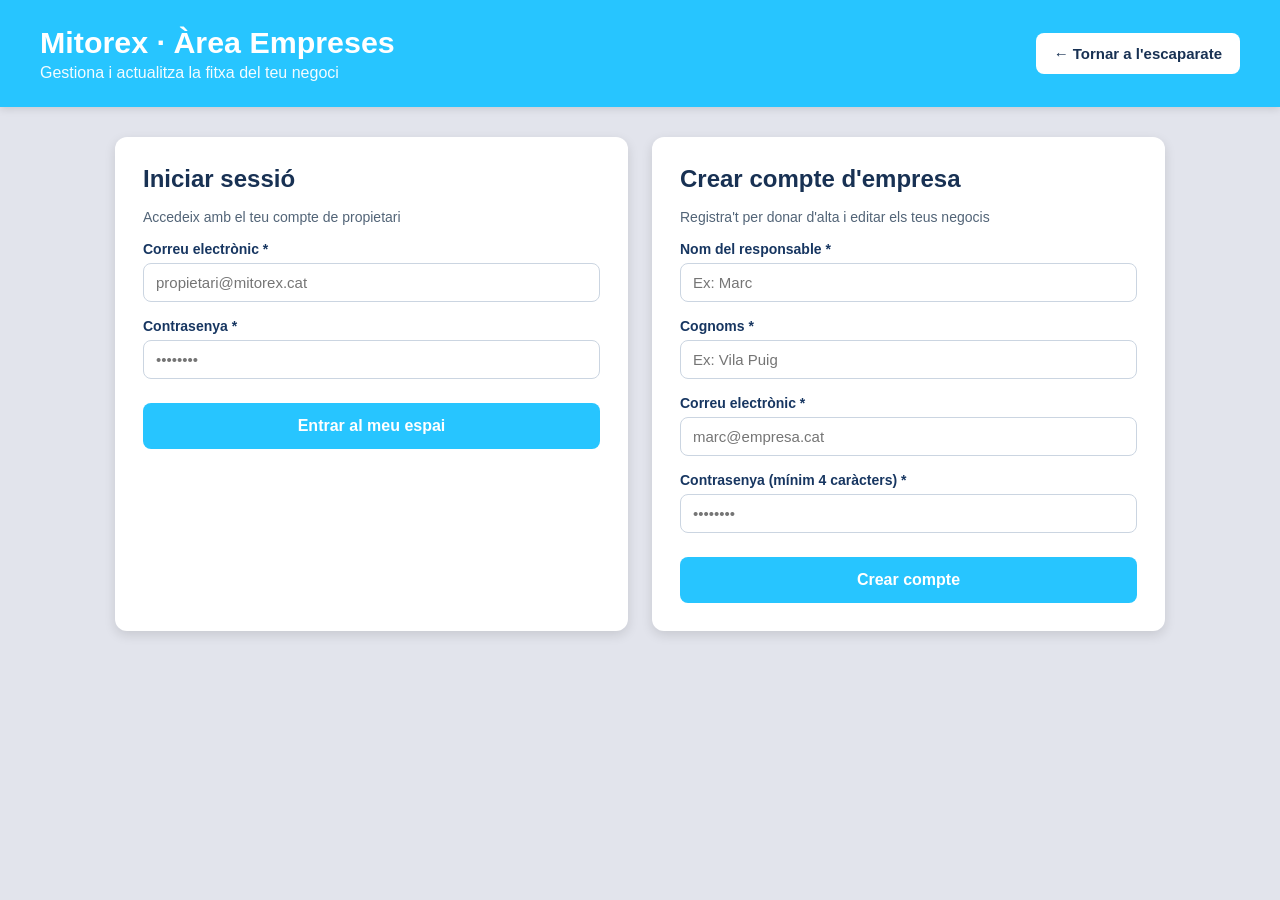
==== frontend/admin.html @ 40cde6ae "implementacio d'usuaris impacte: alt hores: 3h" ====
<!DOCTYPE html>
<html lang="ca">
<head>
  <meta charset="UTF-8" />
  <meta name="viewport" content="width=device-width, initial-scale=1.0" />
  <title>Panell d'Administració - Mitorex APP</title>
  <link rel="stylesheet" href="style.css" />
</head>
<body>
  <header>
    <div>
      <h1>Mitorex · Panell Admin</h1>
      <p>Gestió de sol·licituds, validació d'empreses i control de propietaris</p>
    </div>
    <div class="nav-acciones">
      <a href="index.html" class="btn-volver">← Tornar al directori</a>
      <button onclick="tancarSessioAdmin()" class="btn-secundario">Tancar sessió</button>
    </div>
  </header>

  <main>
    <div id="alerta-admin" class="alerta"></div>

    <section class="barra-filtros">
      <input
        type="text"
        id="buscador-admin"
        placeholder="Cercar per nom, ciutat o ID..."
        oninput="filtrarTablaAdmin()"
      />
      <select id="filtro-estado" onchange="filtrarTablaAdmin()">
        <option value="">Tots els estats</option>
        <option value="pendiente">Pendents d'aprovació</option>
        <option value="aprobado">Aprovats</option>
        <option value="rechazado">Rebutjats</option>
      </select>
    </section>

    <table>
      <thead>
        <tr>
          <th>ID</th>
          <th>Negoci</th>
          <th>Categoria</th>
          <th>Ubicació</th>
          <th>Propietari (FK)</th>
          <th>Estat</th>
          <th>Accions</th>
        </tr>
      </thead>
      <tbody id="tabla-negocios">
        <tr>
          <td colspan="7">Carregant dades...</td>
        </tr>
      </tbody>
    </table>
  </main>

  <script>
    const usuarioActual = JSON.parse(localStorage.getItem("mitorex_usuario") || "null");
    if (!usuarioActual || usuarioActual.rol !== "admin") {
      window.location.href = "el-meu-negoci.html";
    }

    function tancarSessioAdmin() {
      localStorage.removeItem("mitorex_usuario");
      window.location.href = "index.html";
    }

    const API_URL = "http://localhost:9000";
    let todosAdmin = [];

    function mostrarAlerta(texto, tipo) {
      const box = document.getElementById("alerta-admin");
      box.textContent = texto;
      box.className = `alerta ${tipo}`;
      box.style.display = "block";
      setTimeout(() => { box.style.display = "none"; }, 3500);
    }

    async function cargarTodos() {
      const tbody = document.getElementById("tabla-negocios");
      try {
        const res = await fetch(`${API_URL}/admin/negocios`);
        if (!res.ok) throw new Error("Error al carregar els negocis");
        todosAdmin = await res.json();
        filtrarTablaAdmin();
      } catch (err) {
        console.error(err);
        tbody.innerHTML = '<tr><td colspan="7">No s\'ha pogut connectar amb el servidor backend.</td></tr>';
      }
    }

    function filtrarTablaAdmin() {
      const texto = document.getElementById("buscador-admin").value.toLowerCase().trim();
      const estado = document.getElementById("filtro-estado").value;

      const filtrados = todosAdmin.filter(n => {
        const coincideTexto =
          n.nombre.toLowerCase().includes(texto) ||
          n.ubicacion.toLowerCase().includes(texto) ||
          String(n.id).includes(texto);
        const coincideEstado = estado === "" || n.estado === estado;
        return coincideTexto && coincideEstado;
      });

      pintarTabla(filtrados);
    }

    function pintarTabla(lista) {
      const tbody = document.getElementById("tabla-negocios");

      if (lista.length === 0) {
        tbody.innerHTML = '<tr><td colspan="7">No hi ha negocis que coincideixin amb el filtre.</td></tr>';
        return;
      }

      tbody.innerHTML = lista.map(n => `
        <tr>
          <td><strong>#${n.id}</strong></td>
          <td>
            <strong>${n.nombre}</strong><br />
            <span style="font-size: 12px; color: #526477;">${n.correo || "Sense correu"}</span>
          </td>
          <td>${n.categoria}</td>
          <td>${n.ubicacion}</td>
          <td>
            ${n.usuario_id
              ? `<span class="badge">Usuari #${n.usuario_id}</span>`
              : '<span style="font-size: 12px; color: #64748b;">Sense compte</span>'}
          </td>
          <td><span class="estado ${n.estado}">${n.estado}</span></td>
          <td>
            <div class="acciones">
              <button class="btn-aprobar" onclick="cambiarEstado(${n.id}, 'aprobado')">Aprovar</button>
              <button class="btn-rechazar" onclick="cambiarEstado(${n.id}, 'rechazado')">Rebutjar</button>
              <button
                onclick="eliminarNegocio(${n.id}, '${n.nombre.replace(/'/g, "\\'")}')"
                style="background: #475569; color: white; border: none; padding: 8px 10px; border-radius: 6px; font-weight: bold; cursor: pointer; font-size: 13px;"
                title="Eliminar definitivament"
              >🗑️</button>
            </div>
          </td>
        </tr>
      `).join("");
    }

    async function cambiarEstado(id, nuevoEstado) {
      try {
        const res = await fetch(`${API_URL}/admin/negocios/${id}/estado?estado=${nuevoEstado}`, {
          method: "PATCH"
        });
        if (!res.ok) throw new Error("No s'ha pogut actualitzar l'estat");

        mostrarAlerta(`Negoci #${id} marcat com a "${nuevoEstado}".`, "exito");
        cargarTodos();
      } catch (err) {
        mostrarAlerta(err.message, "error");
      }
    }

    async function eliminarNegocio(id, nombre) {
      if (!confirm(`Segur que vols eliminar definitivament "${nombre}" (#${id})?`)) return;

      try {
        const res = await fetch(`${API_URL}/admin/negocios/${id}`, {
          method: "DELETE"
        });
        if (!res.ok) throw new Error("No s'ha pogut eliminar el negoci");

        mostrarAlerta(`Negoci "${nombre}" eliminat correctament.`, "exito");
        cargarTodos();
      } catch (err) {
        mostrarAlerta(err.message, "error");
      }
    }

    cargarTodos();
  </script>
</body>
</html>
---- frontend/style.css ----
/* Título de cada tarjeta con tu estilo original de franja azul marino */
.card h2 {
  background-color: #183153;
  color: #ffffff;
  padding: 12px 16px;
  border-radius: 8px;
  text-align: center;
  font-size: 1.15rem;
  margin: 10px 0 12px 0;
}

/* Botón del header en azul más intenso sobre la cabecera #27C5FF */
header .btn-primario {
  background-color: #0284c7;
}

header .btn-primario:hover {
  background-color: #183153;
}

/* Estilos generales */
body {
  margin: 0;
  font-family: Arial, sans-serif;
  background-color: #e2e4ec;
  color: #222;
}

/* Cabecera superior con tu color corporativo */
header {
  background-color: #27C5FF;
  color: white;
  padding: 25px 40px;
  display: flex;
  justify-content: space-between;
  align-items: center;
  flex-wrap: wrap;
  gap: 1rem;
  box-shadow: 0 2px 8px rgba(0, 0, 0, 0.12);
}

header h1 {
  margin: 0;
  font-size: 1.9rem;
}

header p {
  margin: 4px 0 0 0;
  opacity: 0.95;
}

main {
  max-width: 1050px;
  margin: 30px auto;
  padding: 0 20px 40px 20px;
}

.contenedor-estrecho main {
  max-width: 650px;
}

/* Navegación y botones */
.nav-acciones {
  display: flex;
  gap: 0.8rem;
  align-items: center;
  flex-wrap: wrap;
}

.btn-primario, .boton-negocio {
  background-color: #183153;
  color: white;
  border: none;
  padding: 12px 20px;
  border-radius: 8px;
  font-size: 15px;
  font-weight: bold;
  text-decoration: none;
  cursor: pointer;
  display: inline-block;
  text-align: center;
  transition: background-color 0.2s;
}

.btn-primario:hover, .boton-negocio:hover {
  background-color: #2874c7;
}

.btn-secundario, .btn-volver {
  background-color: white;
  color: #183153;
  border: none;
  padding: 12px 18px;
  border-radius: 8px;
  font-size: 15px;
  font-weight: bold;
  text-decoration: none;
  cursor: pointer;
  display: inline-block;
  transition: background-color 0.2s;
}

.btn-secundario:hover, .btn-volver:hover {
  background-color: #f1f5f9;
}

/* Rejilla y tarjetas de negocios (index.html) */
.grid, .contenedor-negocios {
  display: grid;
  grid-template-columns: repeat(auto-fill, minmax(280px, 1fr));
  gap: 20px;
}

.card, .tarjeta-negocio {
  background-color: #ffffff;
  padding: 22px;
  border-radius: 12px;
  box-shadow: 0 4px 12px #5591ff1f;
  display: flex;
  flex-direction: column;
  justify-content: space-between;
}

.card h2, .tarjeta-negocio h3 {
  background-color: #7777fd;
  margin: 12px 0 8px 0;
  color: #ffffff;
}

.card p, .tarjeta-negocio p {
  color: #000000;
  line-height: 1.5;
  margin: 6px 0;
}

.badge {
  align-self: flex-start;
  background-color: #e0f7ff;
  color: #0284c7;
  padding: 4px 12px;
  border-radius: 999px;
  font-size: 12px;
  font-weight: bold;
  text-transform: uppercase;
}

.ubicacion, .contacto {
  color: #526477;
  font-size: 14px;
}

/* Formulario de registro (registro.html) */
form {
  background-color: #ffffff;
  padding: 28px;
  border-radius: 12px;
  box-shadow: 0 4px 12px rgba(0, 0, 0, 0.12);
  display: flex;
  flex-direction: column;
  gap: 16px;
}

label {
  font-weight: bold;
  font-size: 14px;
  color: #173661;
  display: flex;
  flex-direction: column;
  gap: 6px;
}

input, select, textarea {
  padding: 10px 12px;
  border: 1px solid #cbd5e1;
  border-radius: 8px;
  font-family: inherit;
  font-size: 15px;
}

input:focus, select:focus, textarea:focus {
  outline: none;
  border-color: #27C5FF;
  box-shadow: 0 0 0 3px rgba(39, 197, 255, 0.25);
}

form button[type="submit"] {
  background-color: #27C5FF;
  color: white;
  border: none;
  padding: 14px;
  border-radius: 8px;
  font-size: 16px;
  font-weight: bold;
  cursor: pointer;
  margin-top: 8px;
}

form button[type="submit"]:hover {
  background-color: #2874c7;
}

/* Alertas */
.alerta {
  padding: 14px;
  border-radius: 8px;
  display: none;
  font-weight: bold;
  margin-bottom: 16px;
}

.exito {
  background-color: #dcfce7;
  color: #166534;
  border: 1px solid #86efac;
}

.error {
  background-color: #fee2e2;
  color: #991b1b;
  border: 1px solid #fca5a5;
}

/* Tabla del Panel de Administración (admin.html) */
table {
  width: 100%;
  border-collapse: collapse;
  background-color: #ffffff;
  border-radius: 12px;
  overflow: hidden;
  box-shadow: 0 4px 12px rgba(0, 0, 0, 0.12);
}

th, td {
  padding: 14px 16px;
  text-align: left;
  border-bottom: 1px solid #e2e8f0;
}

th {
  background-color: #183153;
  color: white;
  font-size: 13px;
  text-transform: uppercase;
}

.estado {
  padding: 4px 10px;
  border-radius: 999px;
  font-size: 12px;
  font-weight: bold;
  text-transform: capitalize;
}

.pendiente { background-color: #fef3c7; color: #b45309; }
.aprobado { background-color: #dcfce7; color: #15803d; }
.rechazado { background-color: #fee2e2; color: #b91c1c; }

.acciones {
  display: flex;
  gap: 8px;
}

.btn-aprobar, .btn-rechazar {
  border: none;
  padding: 8px 12px;
  border-radius: 6px;
  font-weight: bold;
  cursor: pointer;
  font-size: 13px;
  color: white;
}

.btn-aprobar { background-color: #16a34a; }
.btn-aprobar:hover { background-color: #15803d; }
.btn-rechazar { background-color: #dc2626; }
.btn-rechazar:hover { background-color: #b91c1c; }

/* Barra de búsqueda y filtros */
.barra-filtros {
  display: flex;
  gap: 12px;
  margin-bottom: 24px;
  flex-wrap: wrap;
  background: white;
  padding: 16px;
  border-radius: 12px;
  box-shadow: 0 2px 8px rgba(0, 0, 0, 0.08);
}

.barra-filtros input {
  flex: 2;
  min-width: 220px;
}

.barra-filtros select {
  flex: 1;
  min-width: 180px;
}

/* Botón dentro de cada tarjeta----------------------------------------------------------------------------------------- */
.card .boton-negocio {
  margin-top: 16px;
  padding: 10px 14px;
  font-size: 14px;
  background-color: #27C5FF;
}

.card .boton-negocio:hover {
  background-color: #2874c7;
}

/* Ventana modal ampliada con carrusel----------------------------------------------------------------------------------------- */
.modal-fondo {
  display: none;
  position: fixed;
  inset: 0;
  background: rgba(24, 49, 83, 0.72);
  justify-content: center;
  align-items: center;
  padding: 20px;
  z-index: 1000;
}

.modal-fondo.activo {
  display: flex;
}

.modal-contenido {
  background: #ffffff;
  padding: 32px;
  border-radius: 16px;
  max-height: 500px;
  height: 100%;
  max-width: 1000px;
  width: 100%;
  box-shadow: 0 15px 35px rgba(0, 0, 0, 0.3);
  position: relative;
}

.modal-grid {
  display: grid;
  grid-template-columns: 1fr 1.1fr;
  gap: 28px;
  align-items: stretch;
}

.modal-info {
  display: flex;
  flex-direction: column;
  height: 100%;
}

.modal-info .badge {
  align-self: flex-start;
}

.modal-info h2 {
  color: #183153;
  font-size: 1.7rem;
  margin: 10px 0 6px 0;
}

.modal-cerrar {
  position: absolute;
  top: 14px;
  right: 18px;
  background: none;
  border: none;
  font-size: 28px;
  font-weight: bold;
  color: #526477;
  cursor: pointer;
  z-index: 10;
}

.modal-cerrar:hover {
  color: #183153;
}

.modal-descripcion-box {
  max-height: 120px;
  overflow-y: auto;
  padding-right: 6px;
  margin: 10px 0 18px 0;
  line-height: 1.5;
  color: #334155;
  scrollbar-width: thin;
}

.modal-descripcion-box p {
  margin: 0;
}

.datos-contacto {
  background: #f8fafc;
  border: 1px solid #e2e8f0;
  border-radius: 10px;
  padding: 16px;
  margin-top: auto;
  display: flex;
  flex-direction: column;
  gap: 10px;
}

.datos-contacto a {
  color: #0284c7;
  font-weight: bold;
  text-decoration: none;
}

/* Carrusel de fotos (columna derecha) */
.carrusel {
  position: relative;
  top: 15%;
  width: 100%;
  height: 100%;
  min-height: 340px;
  border-radius: 12px;
  overflow: hidden;
  background-color: #183153;
  box-shadow: 0 4px 12px rgba(0, 0, 0, 0.15);
}

.carrusel img {
  width: 100%;
  height: 100%;
  object-fit: cover;
  display: block;
}

.carrusel-btn {
  position: absolute;
  top: 50%;
  transform: translateY(-50%);
  background: rgba(24, 49, 83, 0.75);
  color: white;
  border: none;
  width: 38px;
  height: 38px;
  border-radius: 50%;
  font-size: 18px;
  font-weight: bold;
  cursor: pointer;
  display: flex;
  align-items: center;
  justify-content: center;
  transition: background 0.2s;
}

.carrusel-btn:hover {
  background: #27C5FF;
}

.carrusel-btn.prev { left: 12px; }
.carrusel-btn.next { right: 12px; }

.carrusel-indicadores {
  position: absolute;
  bottom: 12px;
  left: 50%;
  transform: translateX(-50%);
  display: flex;
  gap: 8px;
  background: rgba(0, 0, 0, 0.45);
  padding: 6px 10px;
  border-radius: 999px;
}

.carrusel-punto {
  width: 9px;
  height: 9px;
  border-radius: 50%;
  background: rgba(255, 255, 255, 0.5);
  cursor: pointer;
}

.carrusel-punto.activo {
  background: #27C5FF;
  transform: scale(1.2);
}

@media (max-width: 768px) {
  .modal-grid {
    grid-template-columns: 1fr;
  }
  .carrusel {
    min-height: 230px;
  }
}

/* Área Privada de Propietarios (el-meu-negoci.html) */
.auth-grid {
  display: grid;
  grid-template-columns: 1fr 1fr;
  gap: 24px;
  margin-top: 10px;
}

.panel-header {
  background: #ffffff;
  padding: 20px 24px;
  border-radius: 12px;
  box-shadow: 0 4px 12px rgba(0, 0, 0, 0.08);
  display: flex;
  justify-content: space-between;
  align-items: center;
  flex-wrap: wrap;
  gap: 12px;
  margin-bottom: 24px;
}

.negocio-item {
  background: #ffffff;
  padding: 24px;
  border-radius: 12px;
  box-shadow: 0 4px 12px rgba(0, 0, 0, 0.08);
  margin-bottom: 24px;
}

.negocio-item-top {
  display: flex;
  justify-content: space-between;
  align-items: center;
  flex-wrap: wrap;
  gap: 10px;
  margin-bottom: 16px;
  padding-bottom: 12px;
  border-bottom: 1px solid #e2e8f0;
}

.form-grid-2 {
  display: grid;
  grid-template-columns: 1fr 1fr;
  gap: 14px;
}

@media (max-width: 768px) {
  .auth-grid,
  .form-grid-2 {
    grid-template-columns: 1fr;
  }
}
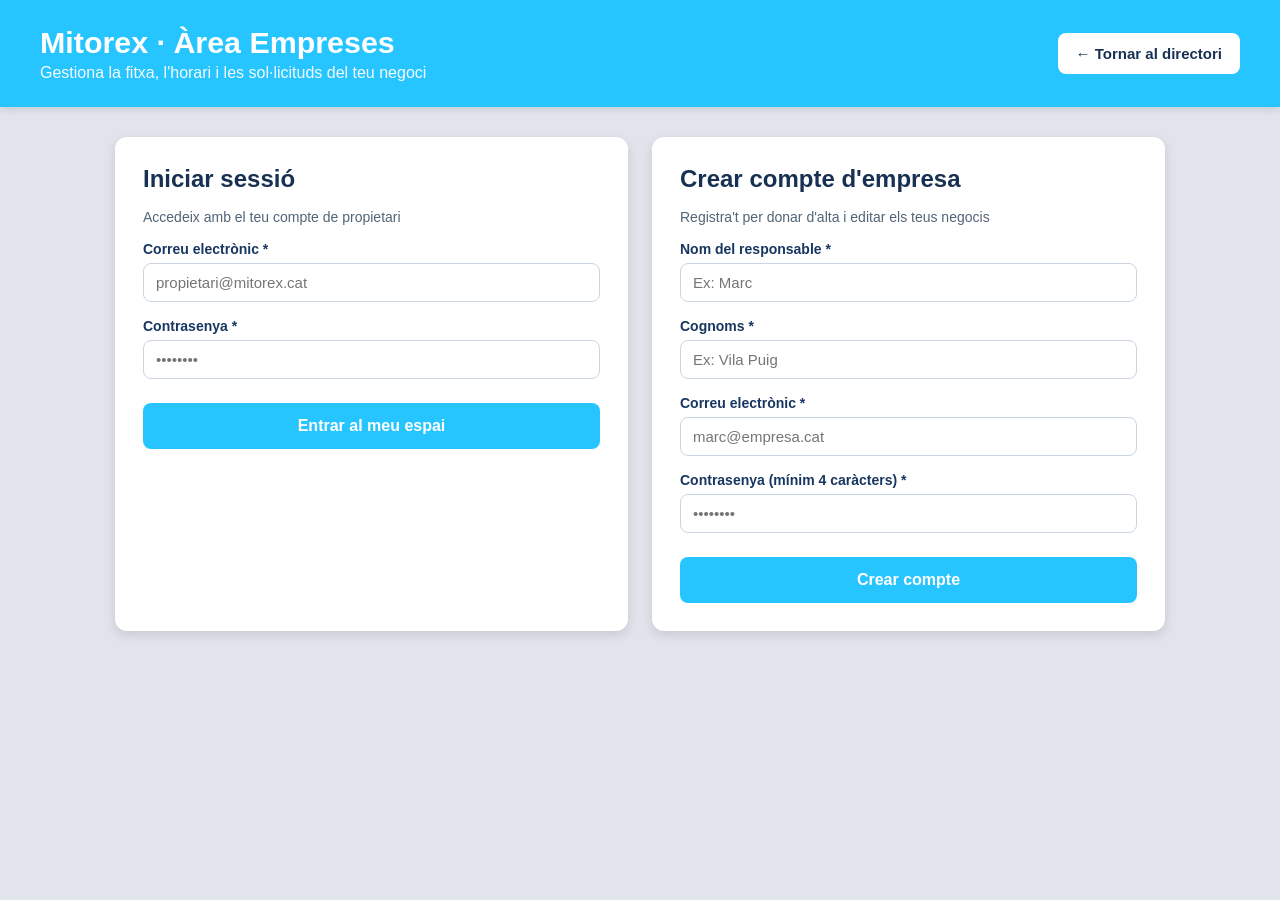
==== commit d76f378a: "publicar la pagina impacte: lleu temps: 20m" ====
--- a/frontend/admin.html
+++ b/frontend/admin.html
@@ -67,7 +67,7 @@
       window.location.href = "index.html";
     }
 
-    const API_URL = "http://localhost:9000";
+    const API_URL = "https://mitorex-app.onrender.com";
     let todosAdmin = [];
 
     function mostrarAlerta(texto, tipo) {
--- a/frontend/style.css
+++ b/frontend/style.css
@@ -9,7 +9,7 @@
   margin: 10px 0 12px 0;
 }
 
-/* Botón del header en azul más intenso sobre la cabecera #27C5FF */
+/* Botón del header en azul más intenso sobre la cabecera #27C5FF -----------------------------------------------------------------------------------------*/
 header .btn-primario {
   background-color: #0284c7;
 }
@@ -26,7 +26,7 @@
   color: #222;
 }
 
-/* Cabecera superior con tu color corporativo */
+/* Cabecera superior con tu color corporativo -----------------------------------------------------------------------------------------*/
 header {
   background-color: #27C5FF;
   color: white;
@@ -59,7 +59,7 @@
   max-width: 650px;
 }
 
-/* Navegación y botones */
+/* Navegación y botones -----------------------------------------------------------------------------------------*/
 .nav-acciones {
   display: flex;
   gap: 0.8rem;
@@ -104,7 +104,7 @@
   background-color: #f1f5f9;
 }
 
-/* Rejilla y tarjetas de negocios (index.html) */
+/* Rejilla y tarjetas de negocios (index.html) -----------------------------------------------------------------------------------------*/
 .grid, .contenedor-negocios {
   display: grid;
   grid-template-columns: repeat(auto-fill, minmax(280px, 1fr));
@@ -149,7 +149,7 @@
   font-size: 14px;
 }
 
-/* Formulario de registro (registro.html) */
+/* Formulario de registro (registro.html) -----------------------------------------------------------------------------------------*/
 form {
   background-color: #ffffff;
   padding: 28px;
@@ -199,7 +199,7 @@
   background-color: #2874c7;
 }
 
-/* Alertas */
+/* Alertas -----------------------------------------------------------------------------------------*/
 .alerta {
   padding: 14px;
   border-radius: 8px;
@@ -220,7 +220,7 @@
   border: 1px solid #fca5a5;
 }
 
-/* Tabla del Panel de Administración (admin.html) */
+/* Tabla del Panel de Administración (admin.html) -----------------------------------------------------------------------------------------*/
 table {
   width: 100%;
   border-collapse: collapse;
@@ -275,7 +275,7 @@
 .btn-rechazar { background-color: #dc2626; }
 .btn-rechazar:hover { background-color: #b91c1c; }
 
-/* Barra de búsqueda y filtros */
+/* Barra de búsqueda y filtros -----------------------------------------------------------------------------------------*/
 .barra-filtros {
   display: flex;
   gap: 12px;
@@ -329,9 +329,9 @@
   background: #ffffff;
   padding: 32px;
   border-radius: 16px;
-  max-height: 500px;
-  height: 100%;
-  max-width: 1000px;
+  max-height: 88vh;
+  overflow-y: auto;
+  max-width: 1050px;
   width: 100%;
   box-shadow: 0 15px 35px rgba(0, 0, 0, 0.3);
   position: relative;
@@ -347,7 +347,13 @@
 .modal-info {
   display: flex;
   flex-direction: column;
-  height: 100%;
+}
+
+.modal-derecha {
+  display: flex;
+  flex-direction: column;
+  gap: 14px;
+  justify-content: center;
 }
 
 .modal-info .badge {
@@ -357,7 +363,7 @@
 .modal-info h2 {
   color: #183153;
   font-size: 1.7rem;
-  margin: 10px 0 6px 0;
+  margin: 10px 0 4px 0;
 }
 
 .modal-cerrar {
@@ -378,11 +384,11 @@
 }
 
 .modal-descripcion-box {
-  max-height: 120px;
+  max-height: 230px;
   overflow-y: auto;
   padding-right: 6px;
-  margin: 10px 0 18px 0;
-  line-height: 1.5;
+  margin: 12px 0 18px 0;
+  line-height: 1.55;
   color: #334155;
   scrollbar-width: thin;
 }
@@ -395,11 +401,11 @@
   background: #f8fafc;
   border: 1px solid #e2e8f0;
   border-radius: 10px;
-  padding: 16px;
+  padding: 14px 16px;
   margin-top: auto;
   display: flex;
   flex-direction: column;
-  gap: 10px;
+  gap: 8px;
 }
 
 .datos-contacto a {
@@ -408,24 +414,62 @@
   text-decoration: none;
 }
 
-/* Carrusel de fotos (columna derecha) */
+/* Carrusel de fotos (columna derecha superior) */
 .carrusel {
   position: relative;
-  top: 15%;
   width: 100%;
-  height: 100%;
-  min-height: 340px;
+  height: 250px;
   border-radius: 12px;
   overflow: hidden;
   background-color: #183153;
-  box-shadow: 0 4px 12px rgba(0, 0, 0, 0.15);
+  box-shadow: 0 4px 12px rgba(0, 0, 0, 0.12);
 }
 
 .carrusel img {
   width: 100%;
   height: 100%;
   object-fit: cover;
+  object-position: center;
   display: block;
+}
+
+/* Bloque de horario y consulta (columna derecha inferior) */
+.caja-servicios-modal {
+  background: #f0f9ff;
+  border: 1px solid #bae6fd;
+  border-radius: 12px;
+  padding: 12px 14px;
+}
+
+.horario-pill {
+  color: #0369a1;
+  font-size: 13.5px;
+  margin-bottom: 8px;
+}
+
+.form-modal-compacto {
+  box-shadow: none;
+  padding: 0;
+  background: transparent;
+  gap: 8px;
+}
+
+.form-modal-fila {
+  display: grid;
+  grid-template-columns: 1fr 1fr;
+  gap: 8px;
+}
+
+.form-modal-compacto input,
+.form-modal-compacto textarea {
+  padding: 8px 10px;
+  font-size: 13px;
+}
+
+.form-modal-compacto button[type="submit"] {
+  padding: 9px;
+  font-size: 14px;
+  margin-top: 2px;
 }
 
 .carrusel-btn {
@@ -484,7 +528,10 @@
     grid-template-columns: 1fr;
   }
   .carrusel {
-    min-height: 230px;
+    height: 220px;
+  }
+  .form-modal-fila {
+    grid-template-columns: 1fr;
   }
 }
 
@@ -539,4 +586,74 @@
   .form-grid-2 {
     grid-template-columns: 1fr;
   }
+}
+
+/* Selector visual d'horari (el-meu-negoci.html) */
+.selector-horario-box {
+  background: #ffffff;
+  border: 1px solid #cbd5e1;
+  border-radius: 10px;
+  padding: 12px 14px;
+  margin-top: 8px;
+  display: flex;
+  flex-direction: column;
+  gap: 12px;
+}
+
+.dias-pills {
+  display: flex;
+  flex-wrap: wrap;
+  gap: 6px;
+}
+
+.dia-pill {
+  border: 1px solid #cbd5e1;
+  background: #f8fafc;
+  color: #475569;
+  font-weight: bold;
+  font-size: 13px;
+  padding: 7px 12px;
+  border-radius: 8px;
+  cursor: pointer;
+  transition: all 0.15s;
+}
+
+.dia-pill.activo {
+  background: #183153;
+  color: #ffffff;
+  border-color: #183153;
+}
+
+.franjas-horario {
+  display: flex;
+  flex-wrap: wrap;
+  gap: 16px;
+  align-items: center;
+}
+
+.franja-grupo {
+  display: flex;
+  align-items: center;
+  gap: 6px;
+  font-size: 13px;
+  font-weight: bold;
+  color: #183153;
+  background: #f1f5f9;
+  padding: 6px 10px;
+  border-radius: 8px;
+}
+
+.franja-grupo input[type="time"] {
+  padding: 4px 6px;
+  font-size: 13px;
+  border-radius: 6px;
+}
+
+.preview-horario {
+  font-size: 13px;
+  color: #0369a1;
+  background: #e0f2fe;
+  padding: 6px 10px;
+  border-radius: 6px;
+  font-weight: bold;
 }
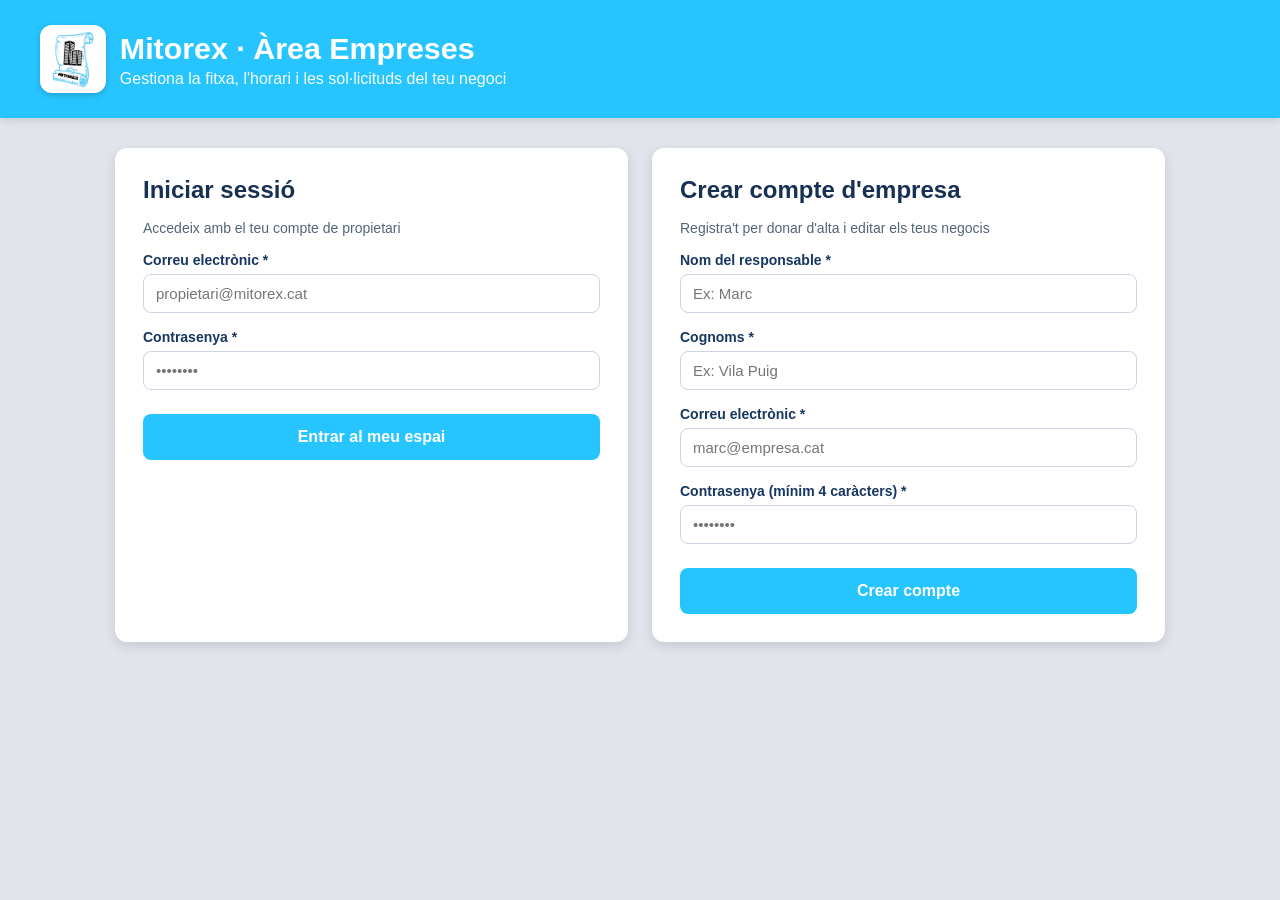
==== commit 8275b4f0: "-" ====
--- a/frontend/admin.html
+++ b/frontend/admin.html
@@ -4,17 +4,17 @@
   <meta charset="UTF-8" />
   <meta name="viewport" content="width=device-width, initial-scale=1.0" />
   <title>Panell d'Administració - Mitorex APP</title>
+  <link rel="icon" type="image/png" href="logo_mitorex.png" />
   <link rel="stylesheet" href="style.css" />
 </head>
 <body>
   <header>
-    <div>
-      <h1>Mitorex · Panell Admin</h1>
-      <p>Gestió de sol·licituds, validació d'empreses i control de propietaris</p>
-    </div>
-    <div class="nav-acciones">
-      <a href="index.html" class="btn-volver">← Tornar al directori</a>
-      <button onclick="tancarSessioAdmin()" class="btn-secundario">Tancar sessió</button>
+    <div class="header-marca">
+      <img src="logo_mitorex.png" alt="Logo Mitorex" class="logo-header" />
+      <div>
+        <h1>Mitorex · Administració</h1>
+        <p>Gestió i validació de negocis registrats</p>
+      </div>
     </div>
   </header>
 
--- a/frontend/style.css
+++ b/frontend/style.css
@@ -656,4 +656,20 @@
   padding: 6px 10px;
   border-radius: 6px;
   font-weight: bold;
+}
+
+.header-marca {
+  display: flex;
+  align-items: center;
+  gap: 14px;
+}
+
+.logo-header {
+  height: 58px;
+  width: auto;
+  background-color: #ffffff;
+  padding: 5px 8px;
+  border-radius: 12px;
+  box-shadow: 0 2px 6px rgba(0, 0, 0, 0.18);
+  object-fit: contain;
 }
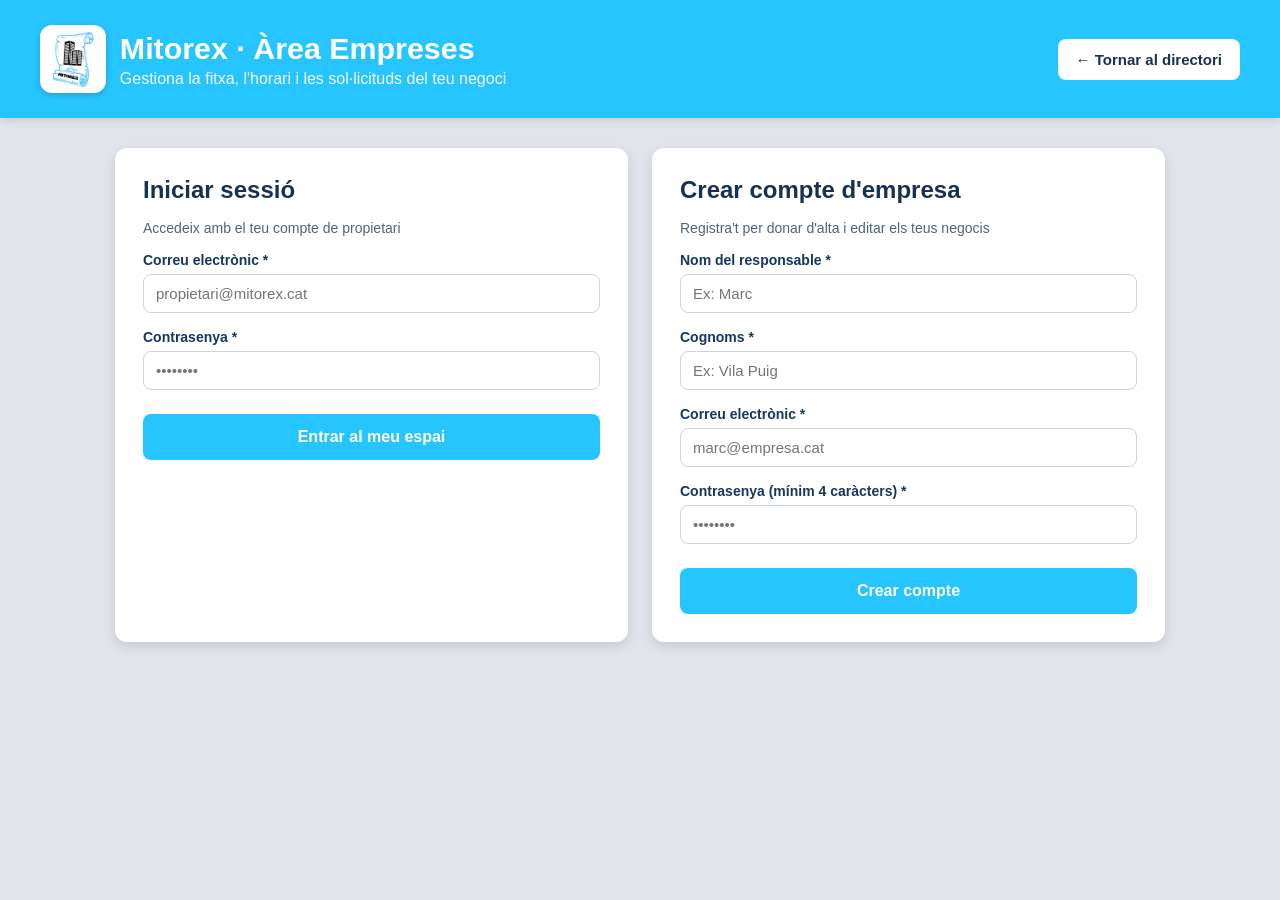
==== commit d20be593: "-" ====
--- a/frontend/admin.html
+++ b/frontend/admin.html
@@ -15,6 +15,10 @@
         <h1>Mitorex · Administració</h1>
         <p>Gestió i validació de negocis registrats</p>
       </div>
+      
+    </div>
+    <div class="nav-acciones">
+      <a href="index.html" class="btn-volver">← Tornar al directori</a>
     </div>
   </header>
 
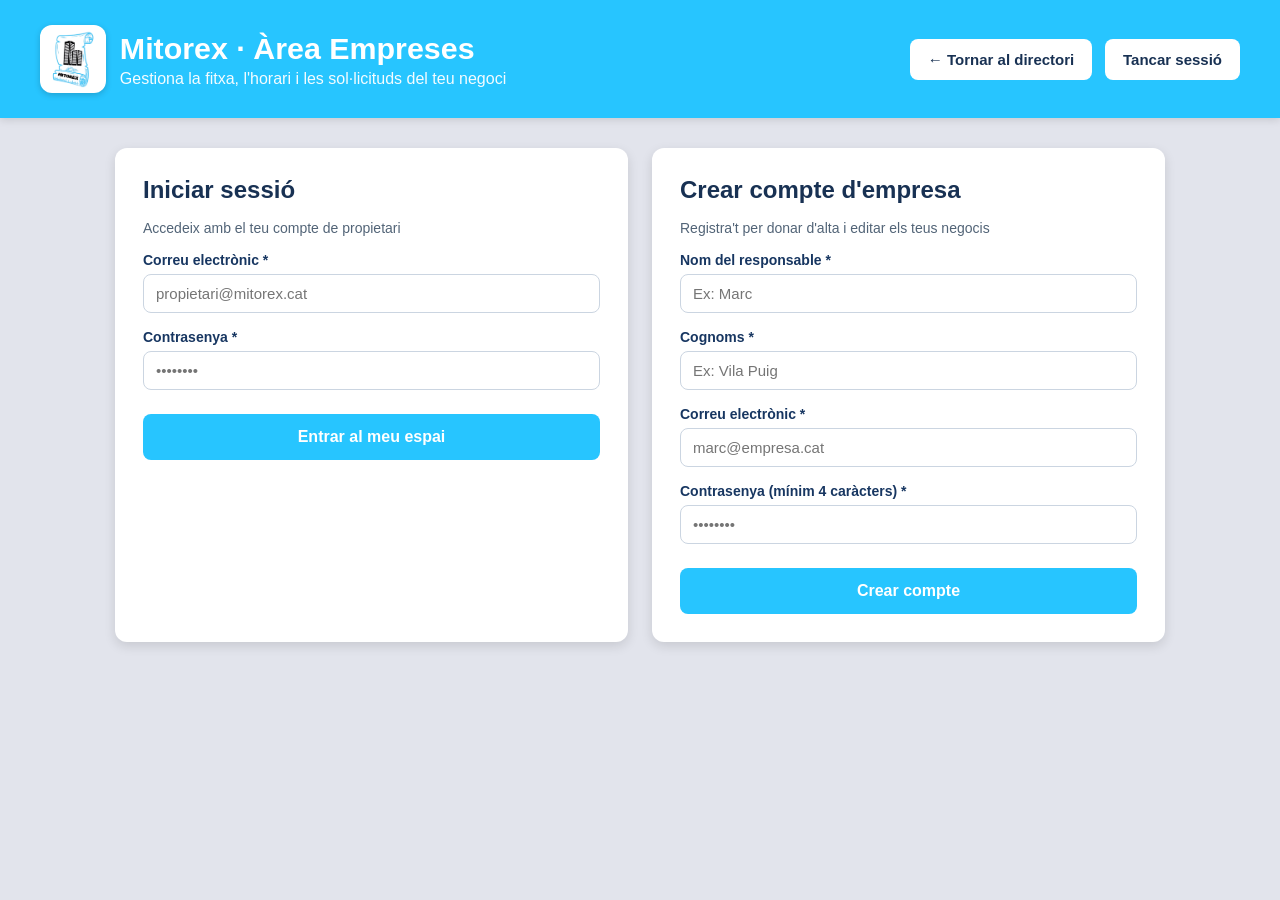
==== commit 582cec92: "-" ====
--- a/frontend/admin.html
+++ b/frontend/admin.html
@@ -19,6 +19,7 @@
     </div>
     <div class="nav-acciones">
       <a href="index.html" class="btn-volver">← Tornar al directori</a>
+      <button onclick="tancarSessioAdmin()" class="btn-secundario">Tancar sessió</button>
     </div>
   </header>
 
